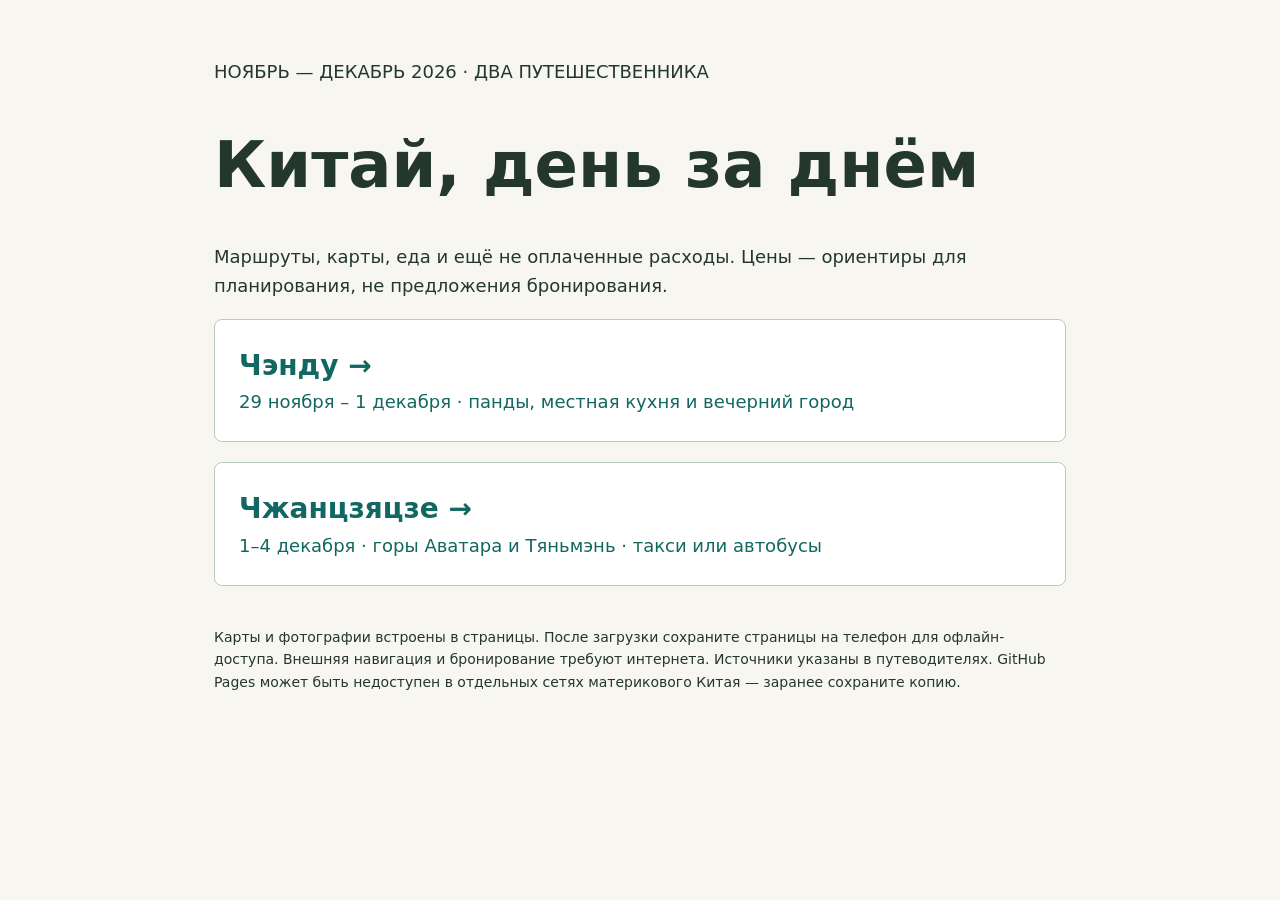
==== index.html @ 84a9a34a "Add Zhangjiajie routes, maps and transport budgets" ====
<!doctype html><html lang="ru"><meta charset="utf-8"><meta name="viewport" content="width=device-width,initial-scale=1"><title>Китай · путеводитель 2026</title><style>*{box-sizing:border-box}body{margin:0;background:#f7f6f1;color:#23372e;font:18px/1.6 system-ui}main{max-width:900px;margin:auto;padding:40px 24px}h1{font-size:clamp(34px,7vw,64px);line-height:1.1}a{color:#116762}.cards{display:grid;gap:20px}.card{display:block;padding:24px;background:white;border:1px solid #bacabb;border-radius:8px;text-decoration:none}.card strong{font-size:28px}small{color:#526559}footer{margin-top:40px;font-size:14px}</style><main><p>НОЯБРЬ — ДЕКАБРЬ 2026 · ДВА ПУТЕШЕСТВЕННИКА</p><h1>Китай, день за днём</h1><p>Маршруты, карты, еда и ещё не оплаченные расходы. Цены — ориентиры для планирования, не предложения бронирования.</p><div class="cards"><a class="card" href="chengdu-2026/chengdu-guide.html"><strong>Чэнду →</strong><br>29 ноября – 1 декабря · панды, местная кухня и вечерний город</a><a class="card" href="zhangjiajie-2026/zhangjiajie-guide.html"><strong>Чжанцзяцзе →</strong><br>1–4 декабря · горы Аватара и Тяньмэнь · такси или автобусы</a></div><footer>Карты и фотографии встроены в страницы. После загрузки сохраните страницы на телефон для офлайн-доступа. Внешняя навигация и бронирование требуют интернета. Источники указаны в путеводителях. GitHub Pages может быть недоступен в отдельных сетях материкового Китая — заранее сохраните копию.</footer></main></html>
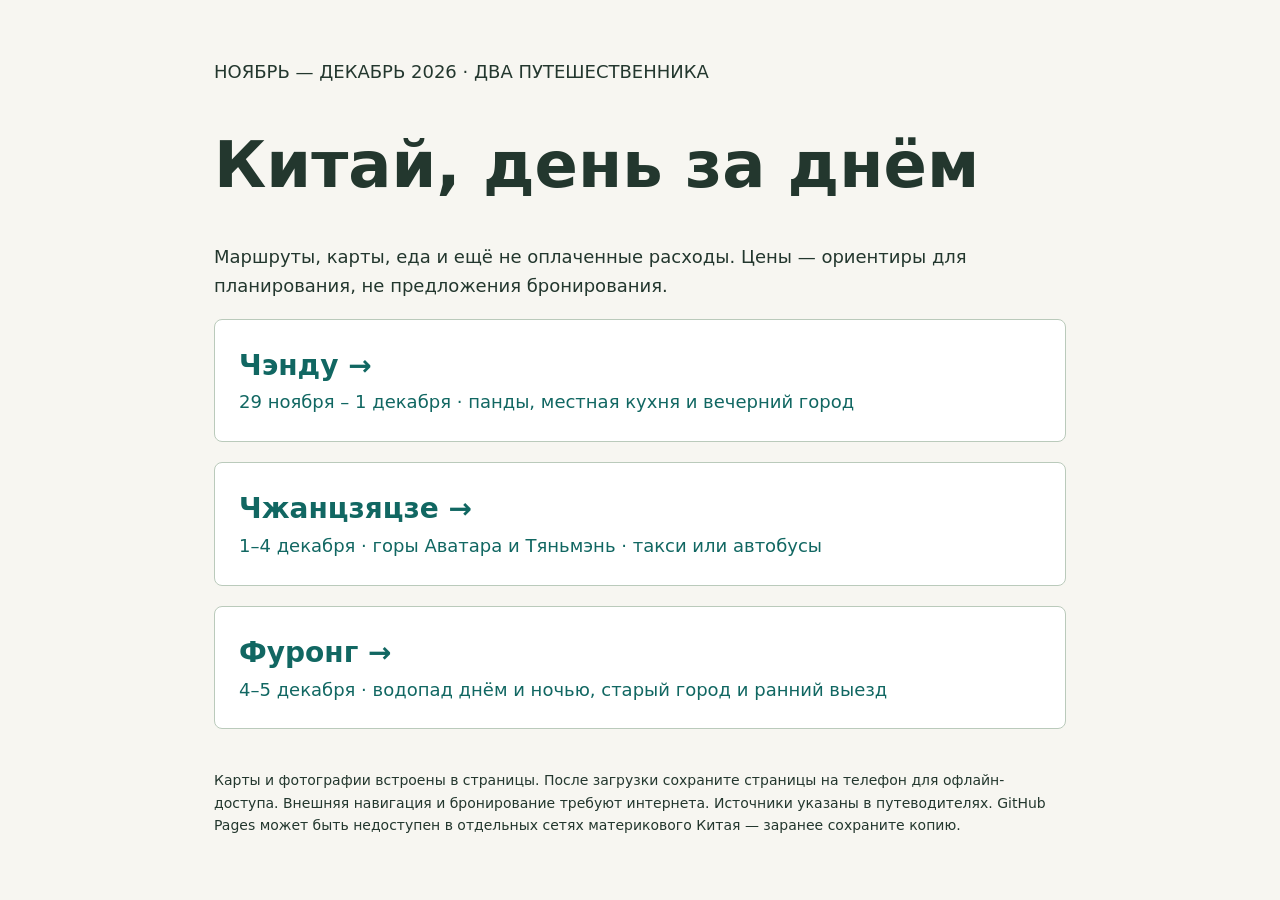
==== commit f95b1838: "Add Furong overnight itinerary with maps and unpaid budget" ====
--- a/index.html
+++ b/index.html
@@ -1 +1 @@
-<!doctype html><html lang="ru"><meta charset="utf-8"><meta name="viewport" content="width=device-width,initial-scale=1"><title>Китай · путеводитель 2026</title><style>*{box-sizing:border-box}body{margin:0;background:#f7f6f1;color:#23372e;font:18px/1.6 system-ui}main{max-width:900px;margin:auto;padding:40px 24px}h1{font-size:clamp(34px,7vw,64px);line-height:1.1}a{color:#116762}.cards{display:grid;gap:20px}.card{display:block;padding:24px;background:white;border:1px solid #bacabb;border-radius:8px;text-decoration:none}.card strong{font-size:28px}small{color:#526559}footer{margin-top:40px;font-size:14px}</style><main><p>НОЯБРЬ — ДЕКАБРЬ 2026 · ДВА ПУТЕШЕСТВЕННИКА</p><h1>Китай, день за днём</h1><p>Маршруты, карты, еда и ещё не оплаченные расходы. Цены — ориентиры для планирования, не предложения бронирования.</p><div class="cards"><a class="card" href="chengdu-2026/chengdu-guide.html"><strong>Чэнду →</strong><br>29 ноября – 1 декабря · панды, местная кухня и вечерний город</a><a class="card" href="zhangjiajie-2026/zhangjiajie-guide.html"><strong>Чжанцзяцзе →</strong><br>1–4 декабря · горы Аватара и Тяньмэнь · такси или автобусы</a></div><footer>Карты и фотографии встроены в страницы. После загрузки сохраните страницы на телефон для офлайн-доступа. Внешняя навигация и бронирование требуют интернета. Источники указаны в путеводителях. GitHub Pages может быть недоступен в отдельных сетях материкового Китая — заранее сохраните копию.</footer></main></html>+<!doctype html><html lang="ru"><meta charset="utf-8"><meta name="viewport" content="width=device-width,initial-scale=1"><title>Китай · путеводитель 2026</title><style>*{box-sizing:border-box}body{margin:0;background:#f7f6f1;color:#23372e;font:18px/1.6 system-ui}main{max-width:900px;margin:auto;padding:40px 24px}h1{font-size:clamp(34px,7vw,64px);line-height:1.1}a{color:#116762}.cards{display:grid;gap:20px}.card{display:block;padding:24px;background:white;border:1px solid #bacabb;border-radius:8px;text-decoration:none}.card strong{font-size:28px}small{color:#526559}footer{margin-top:40px;font-size:14px}</style><main><p>НОЯБРЬ — ДЕКАБРЬ 2026 · ДВА ПУТЕШЕСТВЕННИКА</p><h1>Китай, день за днём</h1><p>Маршруты, карты, еда и ещё не оплаченные расходы. Цены — ориентиры для планирования, не предложения бронирования.</p><div class="cards"><a class="card" href="chengdu-2026/chengdu-guide.html"><strong>Чэнду →</strong><br>29 ноября – 1 декабря · панды, местная кухня и вечерний город</a><a class="card" href="zhangjiajie-2026/zhangjiajie-guide.html"><strong>Чжанцзяцзе →</strong><br>1–4 декабря · горы Аватара и Тяньмэнь · такси или автобусы</a><a class="card" href="furong-2026/furong-guide.html"><strong>Фуронг →</strong><br>4–5 декабря · водопад днём и ночью, старый город и ранний выезд</a></div><footer>Карты и фотографии встроены в страницы. После загрузки сохраните страницы на телефон для офлайн-доступа. Внешняя навигация и бронирование требуют интернета. Источники указаны в путеводителях. GitHub Pages может быть недоступен в отдельных сетях материкового Китая — заранее сохраните копию.</footer></main></html>
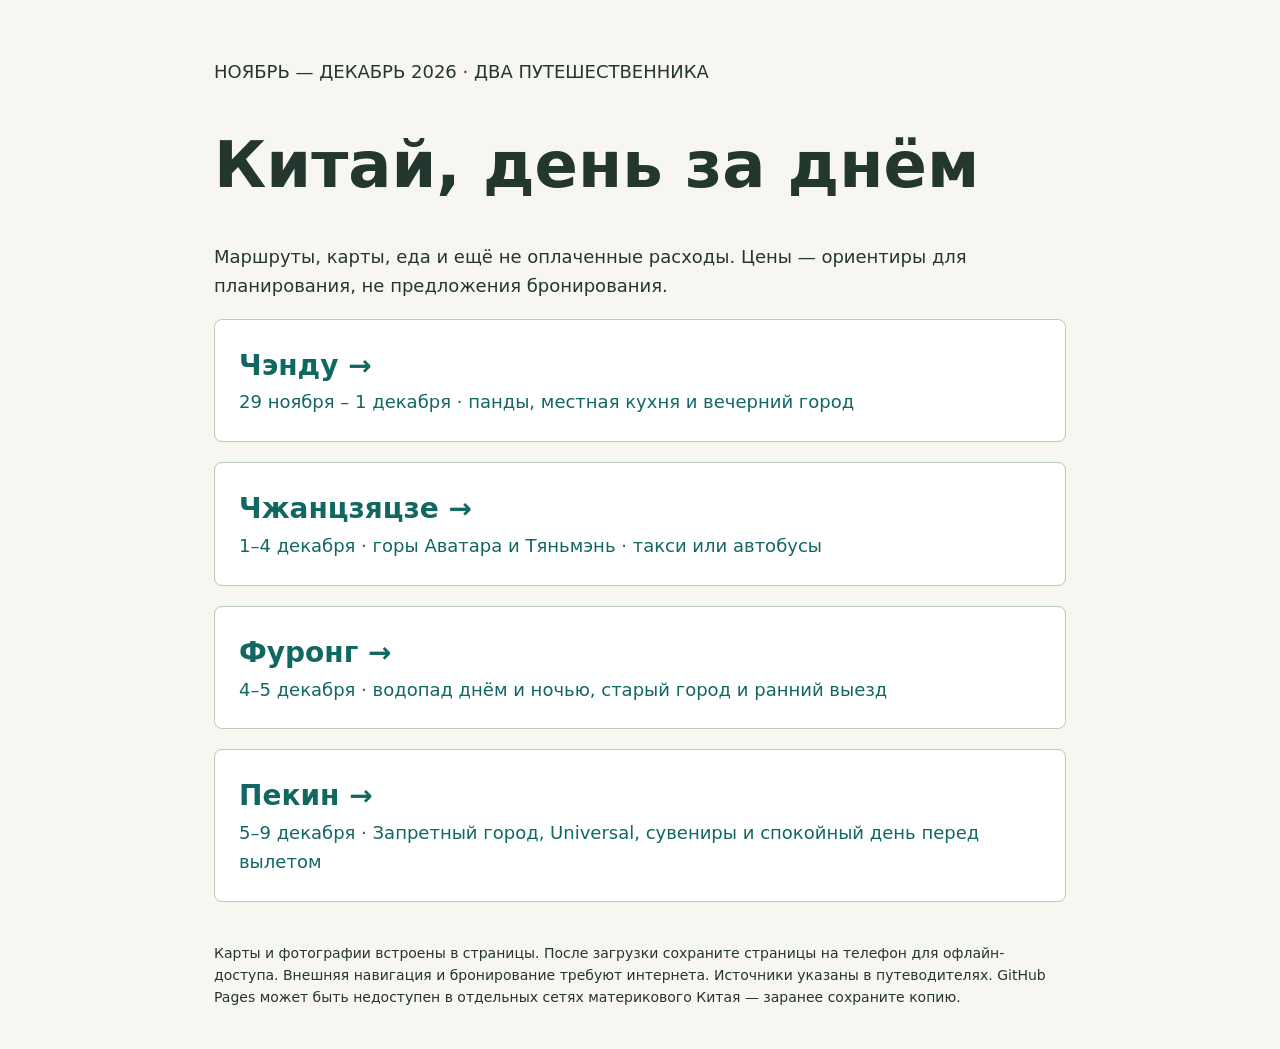
==== commit 586a8870: "Add Beijing guide with relaxed final day, maps and unpaid budget" ====
--- a/index.html
+++ b/index.html
@@ -1 +1 @@
-<!doctype html><html lang="ru"><meta charset="utf-8"><meta name="viewport" content="width=device-width,initial-scale=1"><title>Китай · путеводитель 2026</title><style>*{box-sizing:border-box}body{margin:0;background:#f7f6f1;color:#23372e;font:18px/1.6 system-ui}main{max-width:900px;margin:auto;padding:40px 24px}h1{font-size:clamp(34px,7vw,64px);line-height:1.1}a{color:#116762}.cards{display:grid;gap:20px}.card{display:block;padding:24px;background:white;border:1px solid #bacabb;border-radius:8px;text-decoration:none}.card strong{font-size:28px}small{color:#526559}footer{margin-top:40px;font-size:14px}</style><main><p>НОЯБРЬ — ДЕКАБРЬ 2026 · ДВА ПУТЕШЕСТВЕННИКА</p><h1>Китай, день за днём</h1><p>Маршруты, карты, еда и ещё не оплаченные расходы. Цены — ориентиры для планирования, не предложения бронирования.</p><div class="cards"><a class="card" href="chengdu-2026/chengdu-guide.html"><strong>Чэнду →</strong><br>29 ноября – 1 декабря · панды, местная кухня и вечерний город</a><a class="card" href="zhangjiajie-2026/zhangjiajie-guide.html"><strong>Чжанцзяцзе →</strong><br>1–4 декабря · горы Аватара и Тяньмэнь · такси или автобусы</a><a class="card" href="furong-2026/furong-guide.html"><strong>Фуронг →</strong><br>4–5 декабря · водопад днём и ночью, старый город и ранний выезд</a></div><footer>Карты и фотографии встроены в страницы. После загрузки сохраните страницы на телефон для офлайн-доступа. Внешняя навигация и бронирование требуют интернета. Источники указаны в путеводителях. GitHub Pages может быть недоступен в отдельных сетях материкового Китая — заранее сохраните копию.</footer></main></html>+<!doctype html><html lang="ru"><meta charset="utf-8"><meta name="viewport" content="width=device-width,initial-scale=1"><title>Китай · путеводитель 2026</title><style>*{box-sizing:border-box}body{margin:0;background:#f7f6f1;color:#23372e;font:18px/1.6 system-ui}main{max-width:900px;margin:auto;padding:40px 24px}h1{font-size:clamp(34px,7vw,64px);line-height:1.1}a{color:#116762}.cards{display:grid;gap:20px}.card{display:block;padding:24px;background:white;border:1px solid #bacabb;border-radius:8px;text-decoration:none}.card strong{font-size:28px}small{color:#526559}footer{margin-top:40px;font-size:14px}</style><main><p>НОЯБРЬ — ДЕКАБРЬ 2026 · ДВА ПУТЕШЕСТВЕННИКА</p><h1>Китай, день за днём</h1><p>Маршруты, карты, еда и ещё не оплаченные расходы. Цены — ориентиры для планирования, не предложения бронирования.</p><div class="cards"><a class="card" href="chengdu-2026/chengdu-guide.html"><strong>Чэнду →</strong><br>29 ноября – 1 декабря · панды, местная кухня и вечерний город</a><a class="card" href="zhangjiajie-2026/zhangjiajie-guide.html"><strong>Чжанцзяцзе →</strong><br>1–4 декабря · горы Аватара и Тяньмэнь · такси или автобусы</a><a class="card" href="furong-2026/furong-guide.html"><strong>Фуронг →</strong><br>4–5 декабря · водопад днём и ночью, старый город и ранний выезд</a><a class="card" href="beijing-2026/beijing-guide.html"><strong>Пекин →</strong><br>5–9 декабря · Запретный город, Universal, сувениры и спокойный день перед вылетом</a></div><footer>Карты и фотографии встроены в страницы. После загрузки сохраните страницы на телефон для офлайн-доступа. Внешняя навигация и бронирование требуют интернета. Источники указаны в путеводителях. GitHub Pages может быть недоступен в отдельных сетях материкового Китая — заранее сохраните копию.</footer></main></html>
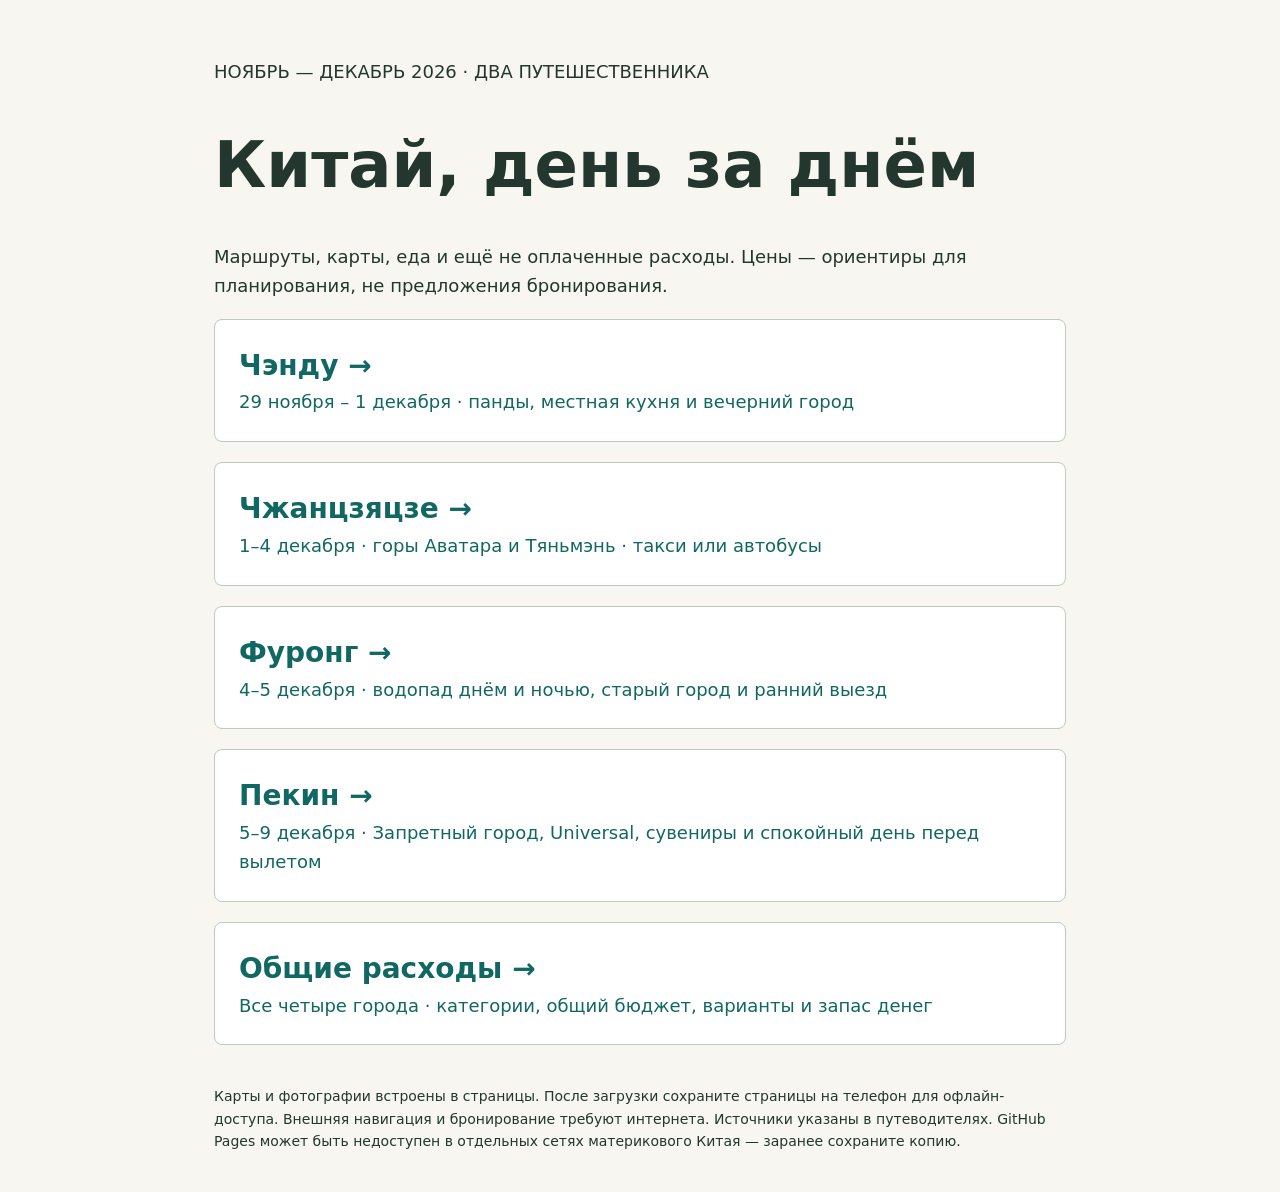
==== commit ef408234: "Add cross-city unpaid expense summary and scenario calculator" ====
--- a/index.html
+++ b/index.html
@@ -1 +1 @@
-<!doctype html><html lang="ru"><meta charset="utf-8"><meta name="viewport" content="width=device-width,initial-scale=1"><title>Китай · путеводитель 2026</title><style>*{box-sizing:border-box}body{margin:0;background:#f7f6f1;color:#23372e;font:18px/1.6 system-ui}main{max-width:900px;margin:auto;padding:40px 24px}h1{font-size:clamp(34px,7vw,64px);line-height:1.1}a{color:#116762}.cards{display:grid;gap:20px}.card{display:block;padding:24px;background:white;border:1px solid #bacabb;border-radius:8px;text-decoration:none}.card strong{font-size:28px}small{color:#526559}footer{margin-top:40px;font-size:14px}</style><main><p>НОЯБРЬ — ДЕКАБРЬ 2026 · ДВА ПУТЕШЕСТВЕННИКА</p><h1>Китай, день за днём</h1><p>Маршруты, карты, еда и ещё не оплаченные расходы. Цены — ориентиры для планирования, не предложения бронирования.</p><div class="cards"><a class="card" href="chengdu-2026/chengdu-guide.html"><strong>Чэнду →</strong><br>29 ноября – 1 декабря · панды, местная кухня и вечерний город</a><a class="card" href="zhangjiajie-2026/zhangjiajie-guide.html"><strong>Чжанцзяцзе →</strong><br>1–4 декабря · горы Аватара и Тяньмэнь · такси или автобусы</a><a class="card" href="furong-2026/furong-guide.html"><strong>Фуронг →</strong><br>4–5 декабря · водопад днём и ночью, старый город и ранний выезд</a><a class="card" href="beijing-2026/beijing-guide.html"><strong>Пекин →</strong><br>5–9 декабря · Запретный город, Universal, сувениры и спокойный день перед вылетом</a></div><footer>Карты и фотографии встроены в страницы. После загрузки сохраните страницы на телефон для офлайн-доступа. Внешняя навигация и бронирование требуют интернета. Источники указаны в путеводителях. GitHub Pages может быть недоступен в отдельных сетях материкового Китая — заранее сохраните копию.</footer></main></html>+<!doctype html><html lang="ru"><meta charset="utf-8"><meta name="viewport" content="width=device-width,initial-scale=1"><title>Китай · путеводитель 2026</title><style>*{box-sizing:border-box}body{margin:0;background:#f7f6f1;color:#23372e;font:18px/1.6 system-ui}main{max-width:900px;margin:auto;padding:40px 24px}h1{font-size:clamp(34px,7vw,64px);line-height:1.1}a{color:#116762}.cards{display:grid;gap:20px}.card{display:block;padding:24px;background:white;border:1px solid #bacabb;border-radius:8px;text-decoration:none}.card strong{font-size:28px}small{color:#526559}footer{margin-top:40px;font-size:14px}</style><main><p>НОЯБРЬ — ДЕКАБРЬ 2026 · ДВА ПУТЕШЕСТВЕННИКА</p><h1>Китай, день за днём</h1><p>Маршруты, карты, еда и ещё не оплаченные расходы. Цены — ориентиры для планирования, не предложения бронирования.</p><div class="cards"><a class="card" href="chengdu-2026/chengdu-guide.html"><strong>Чэнду →</strong><br>29 ноября – 1 декабря · панды, местная кухня и вечерний город</a><a class="card" href="zhangjiajie-2026/zhangjiajie-guide.html"><strong>Чжанцзяцзе →</strong><br>1–4 декабря · горы Аватара и Тяньмэнь · такси или автобусы</a><a class="card" href="furong-2026/furong-guide.html"><strong>Фуронг →</strong><br>4–5 декабря · водопад днём и ночью, старый город и ранний выезд</a><a class="card" href="beijing-2026/beijing-guide.html"><strong>Пекин →</strong><br>5–9 декабря · Запретный город, Universal, сувениры и спокойный день перед вылетом</a><a class="card" href="expenses-2026/expenses-guide.html"><strong>Общие расходы →</strong><br>Все четыре города · категории, общий бюджет, варианты и запас денег</a></div><footer>Карты и фотографии встроены в страницы. После загрузки сохраните страницы на телефон для офлайн-доступа. Внешняя навигация и бронирование требуют интернета. Источники указаны в путеводителях. GitHub Pages может быть недоступен в отдельных сетях материкового Китая — заранее сохраните копию.</footer></main></html>
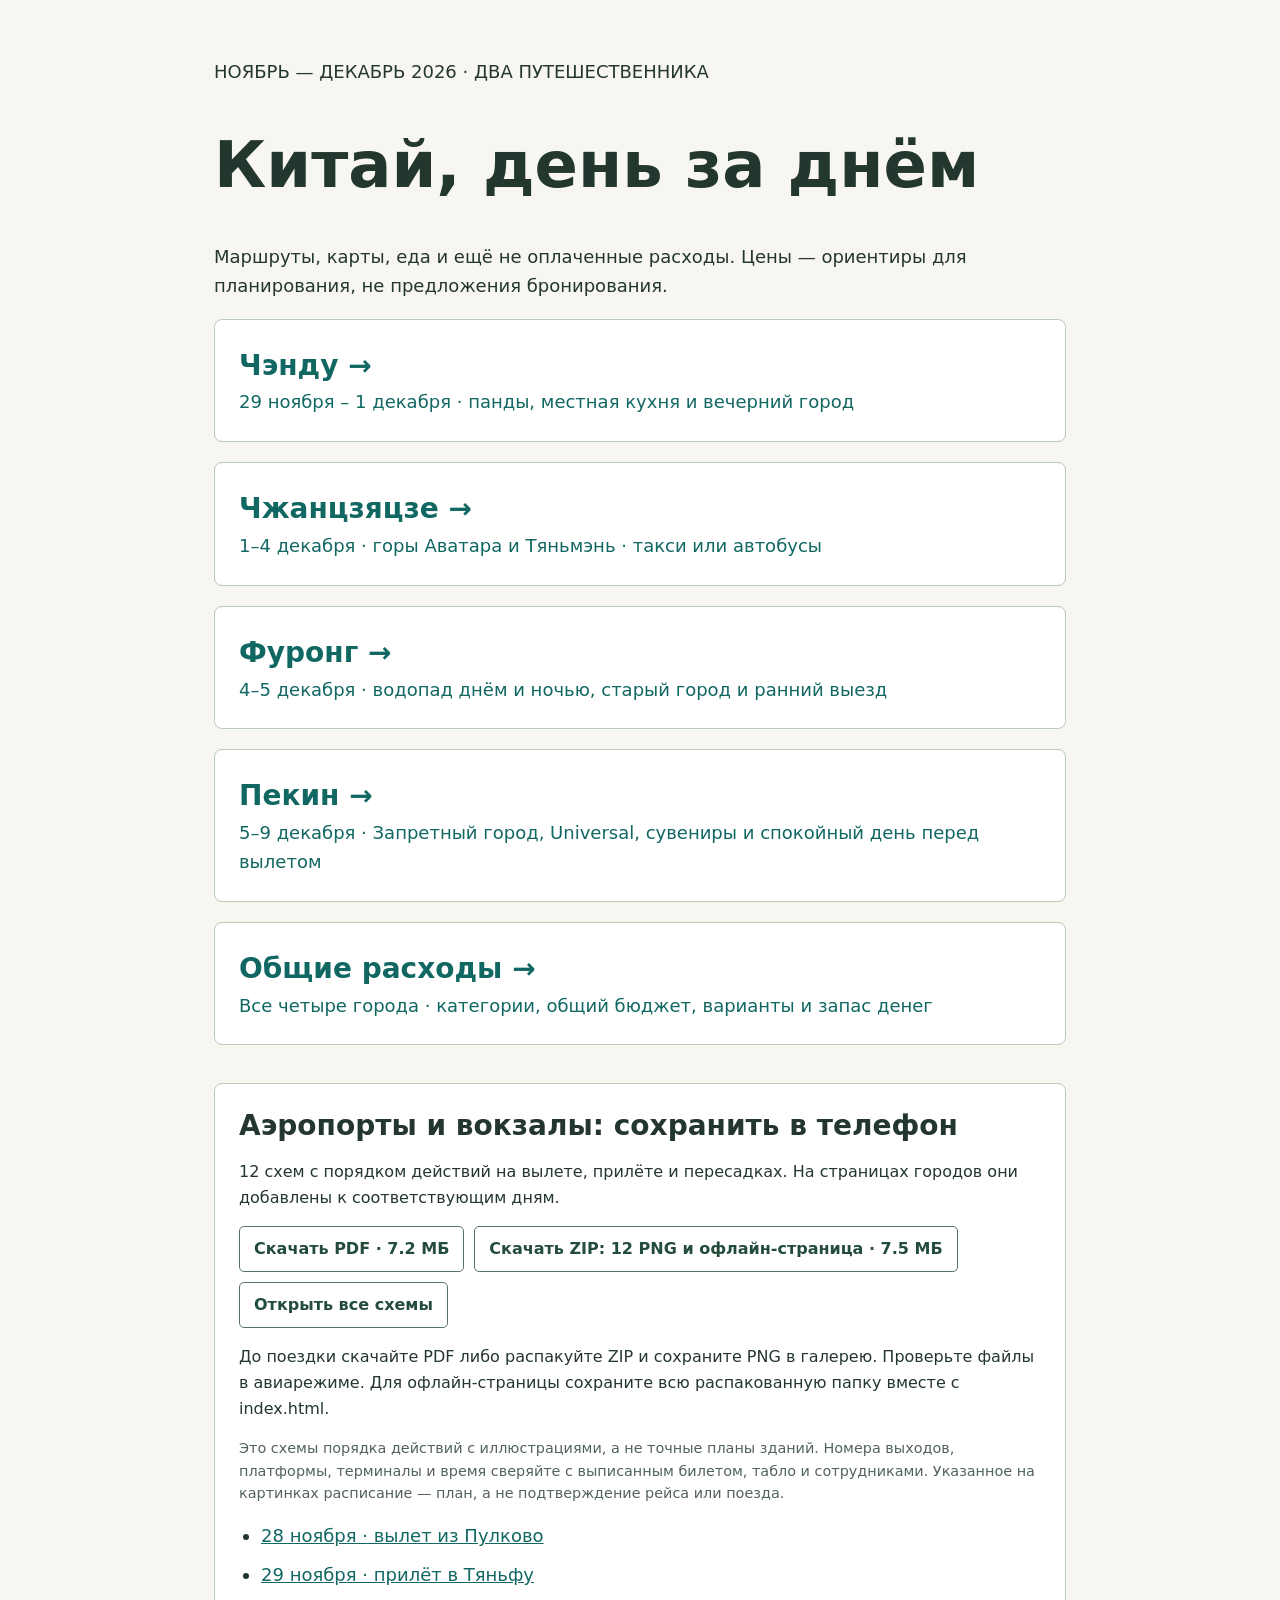
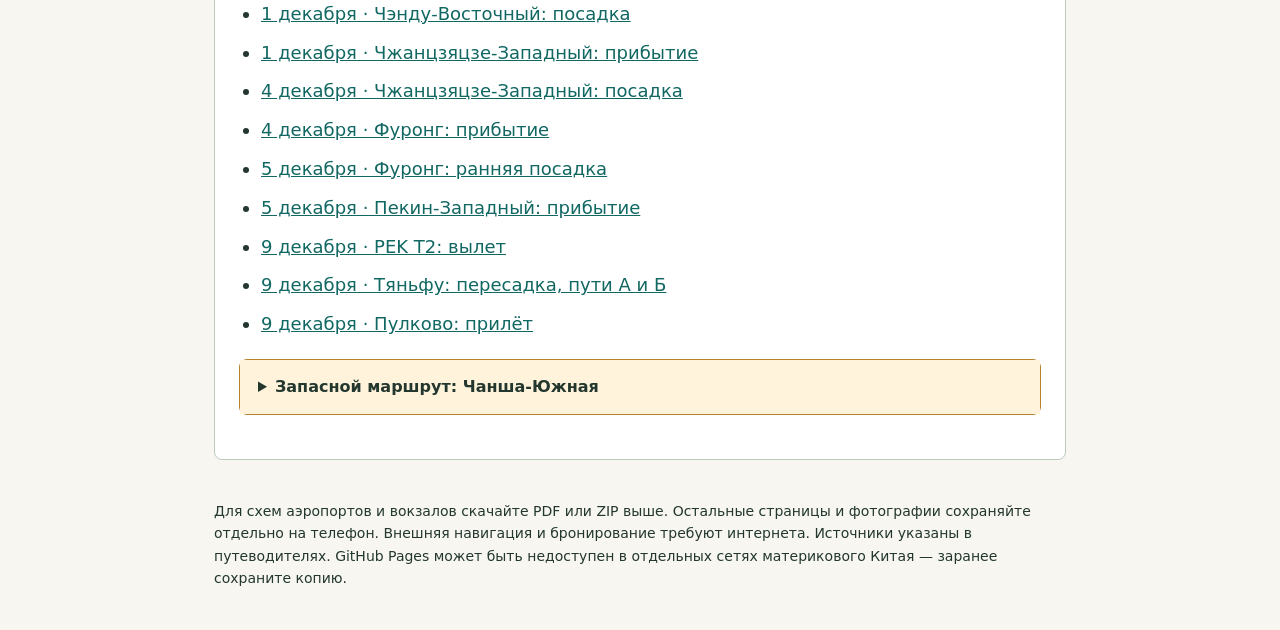
==== commit c4c7b46e: "Add airport and railway maps with offline downloads" ====
--- a/index.html
+++ b/index.html
@@ -1 +1 @@
-<!doctype html><html lang="ru"><meta charset="utf-8"><meta name="viewport" content="width=device-width,initial-scale=1"><title>Китай · путеводитель 2026</title><style>*{box-sizing:border-box}body{margin:0;background:#f7f6f1;color:#23372e;font:18px/1.6 system-ui}main{max-width:900px;margin:auto;padding:40px 24px}h1{font-size:clamp(34px,7vw,64px);line-height:1.1}a{color:#116762}.cards{display:grid;gap:20px}.card{display:block;padding:24px;background:white;border:1px solid #bacabb;border-radius:8px;text-decoration:none}.card strong{font-size:28px}small{color:#526559}footer{margin-top:40px;font-size:14px}</style><main><p>НОЯБРЬ — ДЕКАБРЬ 2026 · ДВА ПУТЕШЕСТВЕННИКА</p><h1>Китай, день за днём</h1><p>Маршруты, карты, еда и ещё не оплаченные расходы. Цены — ориентиры для планирования, не предложения бронирования.</p><div class="cards"><a class="card" href="chengdu-2026/chengdu-guide.html"><strong>Чэнду →</strong><br>29 ноября – 1 декабря · панды, местная кухня и вечерний город</a><a class="card" href="zhangjiajie-2026/zhangjiajie-guide.html"><strong>Чжанцзяцзе →</strong><br>1–4 декабря · горы Аватара и Тяньмэнь · такси или автобусы</a><a class="card" href="furong-2026/furong-guide.html"><strong>Фуронг →</strong><br>4–5 декабря · водопад днём и ночью, старый город и ранний выезд</a><a class="card" href="beijing-2026/beijing-guide.html"><strong>Пекин →</strong><br>5–9 декабря · Запретный город, Universal, сувениры и спокойный день перед вылетом</a><a class="card" href="expenses-2026/expenses-guide.html"><strong>Общие расходы →</strong><br>Все четыре города · категории, общий бюджет, варианты и запас денег</a></div><footer>Карты и фотографии встроены в страницы. После загрузки сохраните страницы на телефон для офлайн-доступа. Внешняя навигация и бронирование требуют интернета. Источники указаны в путеводителях. GitHub Pages может быть недоступен в отдельных сетях материкового Китая — заранее сохраните копию.</footer></main></html>+<!doctype html><html lang="ru"><meta charset="utf-8"><meta name="viewport" content="width=device-width,initial-scale=1"><title>Китай · путеводитель 2026</title><link rel="stylesheet" href="assets/transport-2026/trip-transport.css"><script src="assets/transport-2026/trip-transport.js" defer></script><style>*{box-sizing:border-box}body{margin:0;background:#f7f6f1;color:#23372e;font:18px/1.6 system-ui}main{max-width:900px;margin:auto;padding:40px 24px}h1{font-size:clamp(34px,7vw,64px);line-height:1.1}a{color:#116762}.cards{display:grid;gap:20px}.card{display:block;padding:24px;background:white;border:1px solid #bacabb;border-radius:8px;text-decoration:none}.card strong{font-size:28px}small{color:#526559}footer{margin-top:40px;font-size:14px}</style><main><p>НОЯБРЬ — ДЕКАБРЬ 2026 · ДВА ПУТЕШЕСТВЕННИКА</p><h1>Китай, день за днём</h1><p>Маршруты, карты, еда и ещё не оплаченные расходы. Цены — ориентиры для планирования, не предложения бронирования.</p><div class="cards"><a class="card" href="chengdu-2026/chengdu-guide.html"><strong>Чэнду →</strong><br>29 ноября – 1 декабря · панды, местная кухня и вечерний город</a><a class="card" href="zhangjiajie-2026/zhangjiajie-guide.html"><strong>Чжанцзяцзе →</strong><br>1–4 декабря · горы Аватара и Тяньмэнь · такси или автобусы</a><a class="card" href="furong-2026/furong-guide.html"><strong>Фуронг →</strong><br>4–5 декабря · водопад днём и ночью, старый город и ранний выезд</a><a class="card" href="beijing-2026/beijing-guide.html"><strong>Пекин →</strong><br>5–9 декабря · Запретный город, Universal, сувениры и спокойный день перед вылетом</a><a class="card" href="expenses-2026/expenses-guide.html"><strong>Общие расходы →</strong><br>Все четыре города · категории, общий бюджет, варианты и запас денег</a></div><section id="offline-maps" class="trip-offline"><h2>Аэропорты и вокзалы: сохранить в телефон</h2><p>12 схем с порядком действий на вылете, прилёте и пересадках. На страницах городов они добавлены к соответствующим дням.</p><div class="trip-actions"><a href="assets/transport-2026/china-airports-railway-guide.pdf" download>Скачать PDF · 7.2 МБ</a><a href="assets/transport-2026/china-offline-maps.zip" download>Скачать ZIP: 12 PNG и офлайн-страница · 7.5 МБ</a><a href="assets/transport-2026/index.html">Открыть все схемы</a></div><p>До поездки скачайте PDF либо распакуйте ZIP и сохраните PNG в галерею. Проверьте файлы в авиарежиме. Для офлайн-страницы сохраните всю распакованную папку вместе с index.html.</p><p class="trip-note">Это схемы порядка действий с иллюстрациями, а не точные планы зданий. Номера выходов, платформы, терминалы и время сверяйте с выписанным билетом, табло и сотрудниками. Указанное на картинках расписание — план, а не подтверждение рейса или поезда.</p><ul class="trip-map-days"><li><a href="assets/transport-2026/index.html#led-departure">28 ноября · вылет из Пулково</a></li><li><a href="chengdu-2026/chengdu-guide.html#tfu-arrival">29 ноября · прилёт в Тяньфу</a></li><li><a href="chengdu-2026/chengdu-guide.html#chengdu-east-departure">1 декабря · Чэнду-Восточный: посадка</a></li><li><a href="zhangjiajie-2026/zhangjiajie-guide.html?day=1#zhangjiajie-west-arrival">1 декабря · Чжанцзяцзе-Западный: прибытие</a></li><li><a href="zhangjiajie-2026/zhangjiajie-guide.html?day=4#zhangjiajie-west-departure">4 декабря · Чжанцзяцзе-Западный: посадка</a></li><li><a href="furong-2026/furong-guide.html?day=1#furong-arrival">4 декабря · Фуронг: прибытие</a></li><li><a href="furong-2026/furong-guide.html?day=2#furong-departure">5 декабря · Фуронг: ранняя посадка</a></li><li><a href="beijing-2026/beijing-guide.html?day=1#beijing-west-arrival">5 декабря · Пекин-Западный: прибытие</a></li><li><a href="beijing-2026/beijing-guide.html?day=5#pek-t2-departure">9 декабря · PEK T2: вылет</a></li><li><a href="beijing-2026/beijing-guide.html?day=5#tfu-transit">9 декабря · Тяньфу: пересадка, пути А и Б</a></li><li><a href="beijing-2026/beijing-guide.html?day=5#led-arrival">9 декабря · Пулково: прилёт</a></li></ul><details class="trip-transport trip-backup"><summary>Запасной маршрут: Чанша-Южная</summary><div class="trip-transport-body"><p>В основном плане прямой поезд во Пекин. <a href="furong-2026/furong-guide.html?day=2#changsha-south-backup">Открыть схему только для варианта с пересадкой</a>.</p></div></details></section><footer>Для схем аэропортов и вокзалов скачайте PDF или ZIP выше. Остальные страницы и фотографии сохраняйте отдельно на телефон. Внешняя навигация и бронирование требуют интернета. Источники указаны в путеводителях. GitHub Pages может быть недоступен в отдельных сетях материкового Китая — заранее сохраните копию.</footer></main></html>
--- a/assets/transport-2026/trip-transport.css
+++ b/assets/transport-2026/trip-transport.css
@@ -0,0 +1,20 @@
+/* Airport and railway action cards, added without changing the itinerary. */
+.trip-transport,.trip-offline{box-sizing:border-box;max-width:100%;min-width:0;scroll-margin-top:24px}
+.trip-transport{margin:20px 0;padding:0;border:1px solid #bacabb;border-radius:8px;background:#fff;color:#23372e}
+.trip-transport>summary{padding:15px 18px;font:600 1rem/1.5 system-ui,sans-serif;cursor:pointer;min-height:48px;overflow-wrap:anywhere}
+.trip-transport[open]>summary{border-bottom:1px solid #dce3df}
+.trip-transport-body{padding:16px;min-width:0}
+.trip-transport p,.trip-offline p{font-size:1rem;line-height:1.6}
+.trip-transport .trip-note,.trip-offline .trip-note{font-size:.9rem;line-height:1.55;color:#526359}
+.trip-transport .trip-map{margin:18px 0;min-width:0;max-width:100%}
+.trip-transport .trip-image{display:block;width:100%;max-width:460px;margin:auto;border:1px solid #dce3df}
+.trip-transport .trip-image img{display:block;width:100%;max-width:100%;height:auto;max-height:none;object-fit:contain;aspect-ratio:1170/2070;margin:0}
+.trip-transport .trip-map figcaption{padding:10px 0;font:.9rem/1.5 system-ui,sans-serif;color:#526359}
+.trip-actions{display:flex;flex-wrap:wrap;gap:10px;margin:16px 0}
+.trip-actions a{display:inline-flex;align-items:center;justify-content:center;min-height:46px;padding:10px 14px;border:1px solid #567461;border-radius:5px;color:#244c3b;background:#fff;text-decoration:none;font:600 1rem/1.4 system-ui,sans-serif;white-space:normal;overflow-wrap:anywhere;max-width:100%}
+.trip-actions a:hover,.trip-actions a:focus-visible{background:#eef4ef;outline-offset:3px}
+.trip-offline{margin:38px 0;padding:24px;background:#fff;border:1px solid #bacabb;border-radius:8px}
+.trip-offline h2{font-size:1.75rem;line-height:1.25;margin:0 0 16px}
+.trip-map-days{padding-left:22px}.trip-map-days li{margin:10px 0;overflow-wrap:anywhere}
+.trip-backup{border-color:#b6812a}.trip-backup>summary{background:#fff3dc}
+@media(max-width:480px){.trip-offline{padding:18px 14px}.trip-transport-body{padding:12px}.trip-actions a{flex:1 1 160px}.trip-transport>summary{padding:14px 12px}}
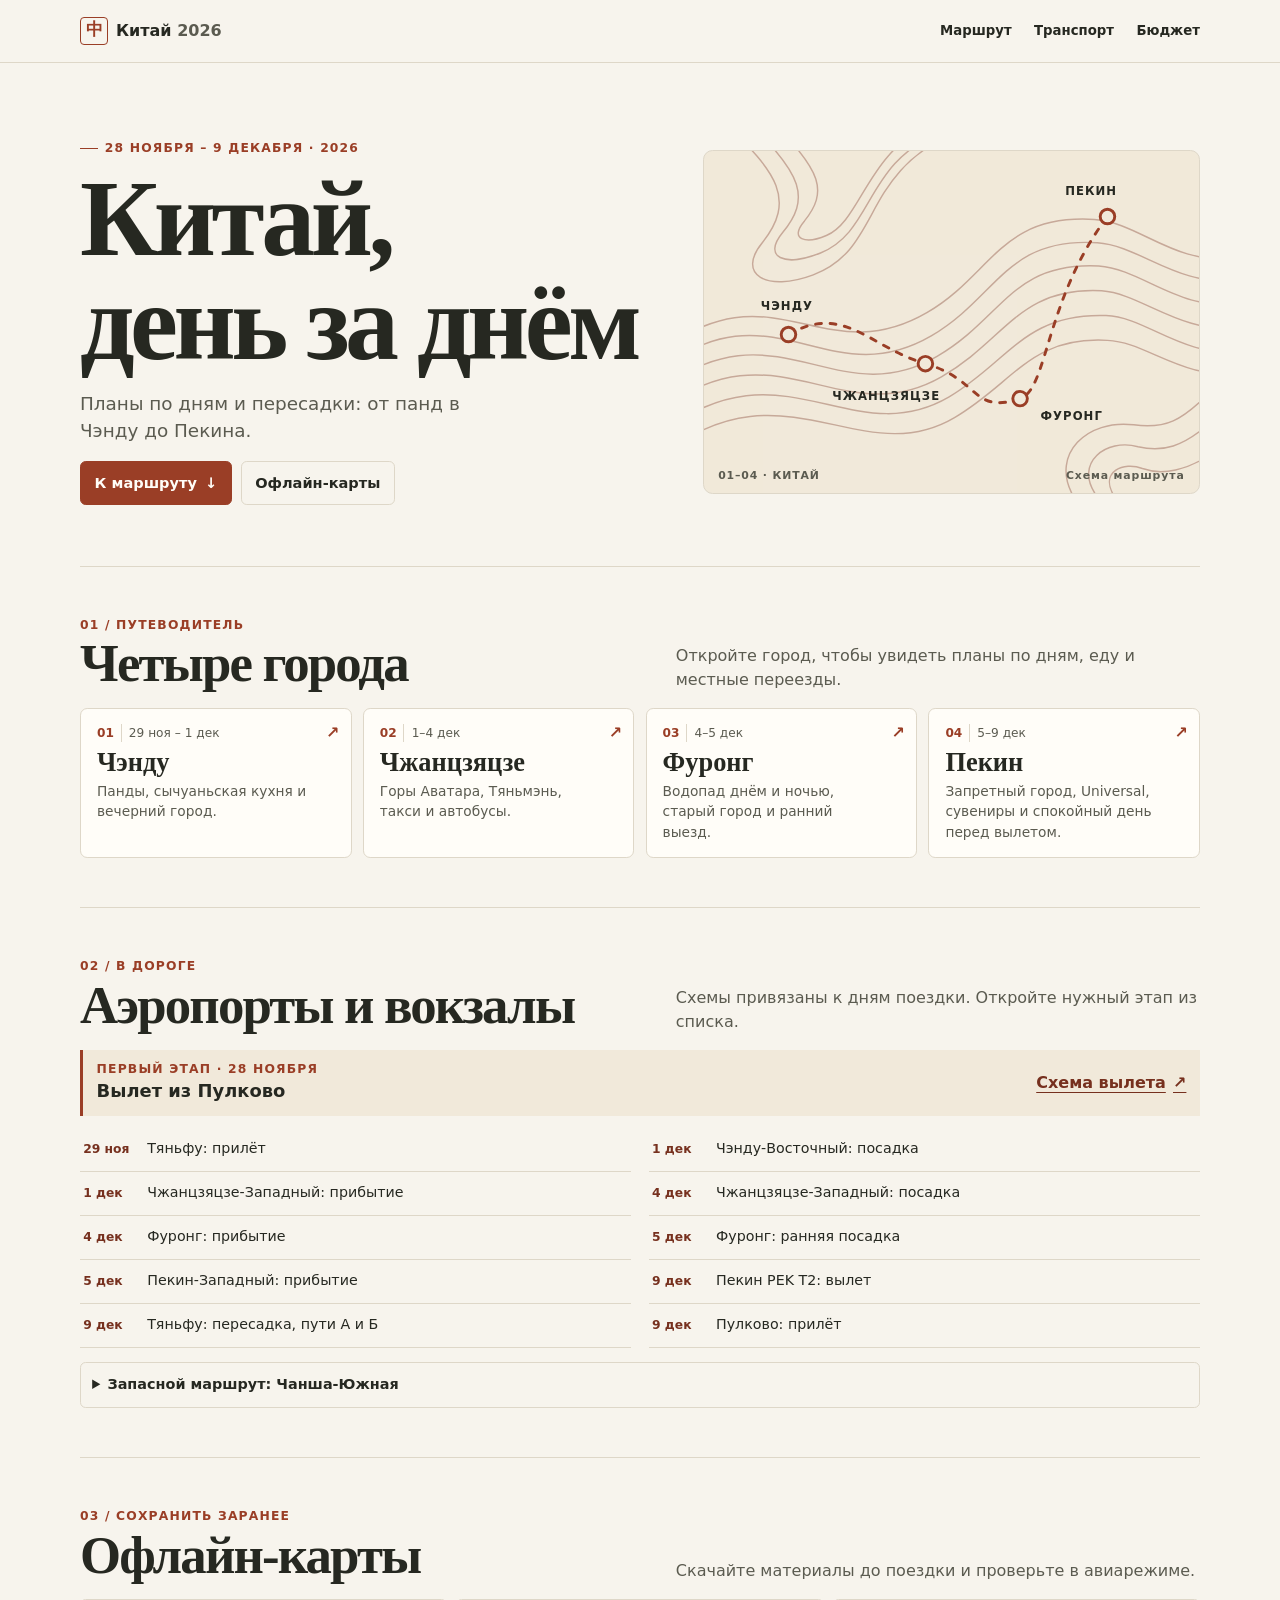
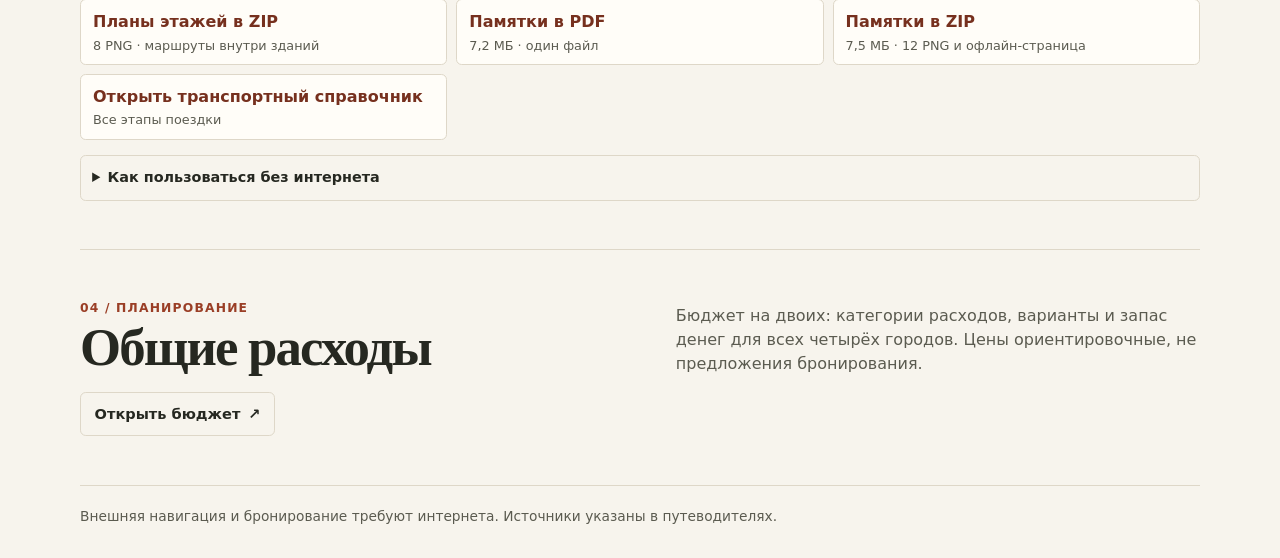
==== commit 4b6caa2d: "Simplify mobile trip navigation and add transport floor plans" ====
--- a/index.html
+++ b/index.html
@@ -1 +1,140 @@
-<!doctype html><html lang="ru"><meta charset="utf-8"><meta name="viewport" content="width=device-width,initial-scale=1"><title>Китай · путеводитель 2026</title><link rel="stylesheet" href="assets/transport-2026/trip-transport.css"><script src="assets/transport-2026/trip-transport.js" defer></script><style>*{box-sizing:border-box}body{margin:0;background:#f7f6f1;color:#23372e;font:18px/1.6 system-ui}main{max-width:900px;margin:auto;padding:40px 24px}h1{font-size:clamp(34px,7vw,64px);line-height:1.1}a{color:#116762}.cards{display:grid;gap:20px}.card{display:block;padding:24px;background:white;border:1px solid #bacabb;border-radius:8px;text-decoration:none}.card strong{font-size:28px}small{color:#526559}footer{margin-top:40px;font-size:14px}</style><main><p>НОЯБРЬ — ДЕКАБРЬ 2026 · ДВА ПУТЕШЕСТВЕННИКА</p><h1>Китай, день за днём</h1><p>Маршруты, карты, еда и ещё не оплаченные расходы. Цены — ориентиры для планирования, не предложения бронирования.</p><div class="cards"><a class="card" href="chengdu-2026/chengdu-guide.html"><strong>Чэнду →</strong><br>29 ноября – 1 декабря · панды, местная кухня и вечерний город</a><a class="card" href="zhangjiajie-2026/zhangjiajie-guide.html"><strong>Чжанцзяцзе →</strong><br>1–4 декабря · горы Аватара и Тяньмэнь · такси или автобусы</a><a class="card" href="furong-2026/furong-guide.html"><strong>Фуронг →</strong><br>4–5 декабря · водопад днём и ночью, старый город и ранний выезд</a><a class="card" href="beijing-2026/beijing-guide.html"><strong>Пекин →</strong><br>5–9 декабря · Запретный город, Universal, сувениры и спокойный день перед вылетом</a><a class="card" href="expenses-2026/expenses-guide.html"><strong>Общие расходы →</strong><br>Все четыре города · категории, общий бюджет, варианты и запас денег</a></div><section id="offline-maps" class="trip-offline"><h2>Аэропорты и вокзалы: сохранить в телефон</h2><p>12 схем с порядком действий на вылете, прилёте и пересадках. На страницах городов они добавлены к соответствующим дням.</p><div class="trip-actions"><a href="assets/transport-2026/china-airports-railway-guide.pdf" download>Скачать PDF · 7.2 МБ</a><a href="assets/transport-2026/china-offline-maps.zip" download>Скачать ZIP: 12 PNG и офлайн-страница · 7.5 МБ</a><a href="assets/transport-2026/index.html">Открыть все схемы</a></div><p>До поездки скачайте PDF либо распакуйте ZIP и сохраните PNG в галерею. Проверьте файлы в авиарежиме. Для офлайн-страницы сохраните всю распакованную папку вместе с index.html.</p><p class="trip-note">Это схемы порядка действий с иллюстрациями, а не точные планы зданий. Номера выходов, платформы, терминалы и время сверяйте с выписанным билетом, табло и сотрудниками. Указанное на картинках расписание — план, а не подтверждение рейса или поезда.</p><ul class="trip-map-days"><li><a href="assets/transport-2026/index.html#led-departure">28 ноября · вылет из Пулково</a></li><li><a href="chengdu-2026/chengdu-guide.html#tfu-arrival">29 ноября · прилёт в Тяньфу</a></li><li><a href="chengdu-2026/chengdu-guide.html#chengdu-east-departure">1 декабря · Чэнду-Восточный: посадка</a></li><li><a href="zhangjiajie-2026/zhangjiajie-guide.html?day=1#zhangjiajie-west-arrival">1 декабря · Чжанцзяцзе-Западный: прибытие</a></li><li><a href="zhangjiajie-2026/zhangjiajie-guide.html?day=4#zhangjiajie-west-departure">4 декабря · Чжанцзяцзе-Западный: посадка</a></li><li><a href="furong-2026/furong-guide.html?day=1#furong-arrival">4 декабря · Фуронг: прибытие</a></li><li><a href="furong-2026/furong-guide.html?day=2#furong-departure">5 декабря · Фуронг: ранняя посадка</a></li><li><a href="beijing-2026/beijing-guide.html?day=1#beijing-west-arrival">5 декабря · Пекин-Западный: прибытие</a></li><li><a href="beijing-2026/beijing-guide.html?day=5#pek-t2-departure">9 декабря · PEK T2: вылет</a></li><li><a href="beijing-2026/beijing-guide.html?day=5#tfu-transit">9 декабря · Тяньфу: пересадка, пути А и Б</a></li><li><a href="beijing-2026/beijing-guide.html?day=5#led-arrival">9 декабря · Пулково: прилёт</a></li></ul><details class="trip-transport trip-backup"><summary>Запасной маршрут: Чанша-Южная</summary><div class="trip-transport-body"><p>В основном плане прямой поезд во Пекин. <a href="furong-2026/furong-guide.html?day=2#changsha-south-backup">Открыть схему только для варианта с пересадкой</a>.</p></div></details></section><footer>Для схем аэропортов и вокзалов скачайте PDF или ZIP выше. Остальные страницы и фотографии сохраняйте отдельно на телефон. Внешняя навигация и бронирование требуют интернета. Источники указаны в путеводителях. GitHub Pages может быть недоступен в отдельных сетях материкового Китая — заранее сохраните копию.</footer></main></html>+<!doctype html>
+<html lang="ru">
+<head>
+<meta charset="utf-8">
+<meta name="viewport" content="width=device-width, initial-scale=1">
+<meta name="color-scheme" content="light">
+<meta name="theme-color" content="#f7f4ed">
+<meta name="description" content="Путеводитель по Китаю на 28 ноября – 9 декабря 2026 года: Чэнду, Чжанцзяцзе, Фуронг и Пекин. Маршрут, транспорт и офлайн-схемы.">
+<title>Китай · маршрут на 28 ноября — 9 декабря 2026</title>
+<link rel="stylesheet" href="assets/trip-ui/home.css">
+</head>
+<body class="trip-home">
+<a class="home-skip" href="#route">К основному содержанию</a>
+<header class="home-header">
+  <div class="trip-shell home-header-inner">
+    <a class="trip-brand" href="#top" aria-label="Китай 2026, в начало">
+      <span class="home-brand-mark" aria-hidden="true">中</span>
+      <span>Китай <span class="home-brand-year">2026</span></span>
+    </a>
+    <nav aria-label="Основное меню">
+      <a href="#route">Маршрут</a>
+      <a href="#transport">Транспорт</a>
+      <a href="expenses-2026/expenses-guide.html">Бюджет</a>
+    </nav>
+  </div>
+</header>
+<main id="top" class="trip-shell">
+  <section class="trip-hero" aria-labelledby="home-title">
+    <div class="home-hero-copy">
+      <p class="home-eyebrow"><span aria-hidden="true"></span> 28 ноября – 9 декабря · 2026</p>
+      <h1 id="home-title">Китай,<br>день за днём</h1>
+      <p class="home-lead">Планы по дням и пересадки: от панд в Чэнду до Пекина.</p>
+      <div class="trip-actions">
+        <a class="home-button" href="#route">К маршруту <span aria-hidden="true">↓</span></a>
+        <a class="home-button home-button-quiet" href="#offline-maps">Офлайн-карты</a>
+      </div>
+    </div>
+    <div class="home-hero-art" aria-hidden="true">
+      <svg viewBox="0 0 340 235" focusable="false" aria-hidden="true" xmlns="http://www.w3.org/2000/svg">
+        <g fill="none" stroke="currentColor" stroke-width="1" opacity=".34">
+          <path d="M-40 146c85-74 119 8 193-35 45-26 50-68 115-64 31 2 55 32 96 26M-40 158c85-74 122 12 196-31 46-27 51-68 114-64 30 2 55 31 96 25M-40 172c86-75 128 11 200-31 45-26 51-65 111-62 30 2 56 32 95 25M-40 186c87-75 131 10 203-31 44-25 53-62 110-59 28 2 54 30 94 25M-38 201c88-77 137 8 206-32 41-24 52-58 108-56 28 1 52 29 91 24M-36 215c87-76 142 7 208-32 41-24 52-56 105-53 27 1 50 27 93 23"/>
+          <path d="M13-20c38 35 50 54 27 83-18 22 3 34 35 22 48-18 32-71 99-98M30-20c38 36 43 53 24 76-14 17 1 24 26 14 37-15 30-62 83-83M47-20c34 34 38 48 22 68-11 13 1 16 15 10 24-10 28-58 72-76M253 236c-15-28 10-52 42-48 22 3 33-3 52-22M269 236c-15-22 7-39 29-33 17 4 31 0 49-16M281 236c-9-16 7-23 20-18 14 5 31 1 47-10"/>
+        </g>
+        <g fill="none" stroke="var(--home-accent)" stroke-width="2" stroke-linecap="round">
+          <path d="M58 126c38-22 56 9 94 20s32 35 65 24c19-6 17-68 60-125" stroke-dasharray="4 6"/>
+        </g>
+        <g fill="var(--home-art-bg)" stroke="var(--home-accent)" stroke-width="2">
+          <circle cx="58" cy="126" r="5"/><circle cx="152" cy="146" r="5"/>
+          <circle cx="217" cy="170" r="5"/><circle cx="277" cy="45" r="5"/>
+        </g>
+        <g class="home-art-labels">
+          <text x="39" y="109">ЧЭНДУ</text><text x="88" y="171">ЧЖАНЦЗЯЦЗЕ</text>
+          <text x="231" y="185">ФУРОНГ</text><text x="248" y="30">ПЕКИН</text>
+        </g>
+      </svg>
+      <p><span>01–04 · КИТАЙ</span><span>Схема маршрута</span></p>
+    </div>
+  </section>
+
+  <section id="route" tabindex="-1" class="home-section" aria-labelledby="route-title">
+    <div class="home-section-head">
+      <div><p class="home-kicker">01 / Путеводитель</p><h2 id="route-title">Четыре города</h2></div>
+      <p>Откройте город, чтобы увидеть планы по дням, еду и местные переезды.</p>
+    </div>
+    <ol class="trip-city-grid">
+      <li><a class="trip-city" href="chengdu-2026/chengdu-guide.html">
+        <span class="home-city-meta"><span class="home-city-num">01</span> 29 ноя – 1 дек</span>
+        <h3>Чэнду</h3><p>Панды, сычуаньская кухня и вечерний город.</p><span class="home-city-arrow" aria-hidden="true">↗</span>
+      </a></li>
+      <li><a class="trip-city" href="zhangjiajie-2026/zhangjiajie-guide.html">
+        <span class="home-city-meta"><span class="home-city-num">02</span> 1–4 дек</span>
+        <h3>Чжанцзяцзе</h3><p>Горы Аватара, Тяньмэнь, такси и автобусы.</p><span class="home-city-arrow" aria-hidden="true">↗</span>
+      </a></li>
+      <li><a class="trip-city" href="furong-2026/furong-guide.html">
+        <span class="home-city-meta"><span class="home-city-num">03</span> 4–5 дек</span>
+        <h3>Фуронг</h3><p>Водопад днём и ночью, старый город и ранний выезд.</p><span class="home-city-arrow" aria-hidden="true">↗</span>
+      </a></li>
+      <li><a class="trip-city" href="beijing-2026/beijing-guide.html">
+        <span class="home-city-meta"><span class="home-city-num">04</span> 5–9 дек</span>
+        <h3>Пекин</h3><p>Запретный город, Universal, сувениры и спокойный день перед вылетом.</p><span class="home-city-arrow" aria-hidden="true">↗</span>
+      </a></li>
+    </ol>
+  </section>
+
+  <section id="transport" class="home-section" aria-labelledby="transport-title">
+    <div class="home-section-head">
+      <div><p class="home-kicker">02 / В дороге</p><h2 id="transport-title">Аэропорты и вокзалы</h2></div>
+      <p>Схемы привязаны к дням поездки. Откройте нужный этап из списка.</p>
+    </div>
+    <aside class="home-next" aria-labelledby="next-title">
+      <div><p class="home-kicker">Первый этап · 28 ноября</p><h3 id="next-title">Вылет из Пулково</h3></div>
+      <a href="assets/transport-2026/index.html#led-departure">Схема вылета <span aria-hidden="true">↗</span></a>
+    </aside>
+    <ul class="home-transfers">
+      <li><a href="chengdu-2026/chengdu-guide.html#tfu-arrival"><span>29 ноя</span> Тяньфу: прилёт</a></li>
+      <li><a href="chengdu-2026/chengdu-guide.html#chengdu-east-departure"><span>1 дек</span> Чэнду-Восточный: посадка</a></li>
+      <li><a href="zhangjiajie-2026/zhangjiajie-guide.html?day=1#zhangjiajie-west-arrival"><span>1 дек</span> Чжанцзяцзе-Западный: прибытие</a></li>
+      <li><a href="zhangjiajie-2026/zhangjiajie-guide.html?day=4#zhangjiajie-west-departure"><span>4 дек</span> Чжанцзяцзе-Западный: посадка</a></li>
+      <li><a href="furong-2026/furong-guide.html?day=1#furong-arrival"><span>4 дек</span> Фуронг: прибытие</a></li>
+      <li><a href="furong-2026/furong-guide.html?day=2#furong-departure"><span>5 дек</span> Фуронг: ранняя посадка</a></li>
+      <li><a href="beijing-2026/beijing-guide.html?day=1#beijing-west-arrival"><span>5 дек</span> Пекин-Западный: прибытие</a></li>
+      <li><a href="beijing-2026/beijing-guide.html?day=5#pek-t2-departure"><span>9 дек</span> Пекин PEK T2: вылет</a></li>
+      <li><a href="beijing-2026/beijing-guide.html?day=5#tfu-transit"><span>9 дек</span> Тяньфу: пересадка, пути А и Б</a></li>
+      <li><a href="beijing-2026/beijing-guide.html?day=5#led-arrival"><span>9 дек</span> Пулково: прилёт</a></li>
+    </ul>
+    <details class="home-details">
+      <summary>Запасной маршрут: Чанша-Южная</summary>
+      <p>В основном плане прямой поезд во Пекин. <a href="furong-2026/furong-guide.html?day=2#changsha-south-backup">Открыть схему для варианта с пересадкой</a>.</p>
+    </details>
+  </section>
+
+  <section id="offline-maps" class="home-section" aria-labelledby="maps-title">
+    <div class="home-section-head">
+      <div><p class="home-kicker">03 / Сохранить заранее</p><h2 id="maps-title">Офлайн-карты</h2></div>
+      <p>Скачайте материалы до поездки и проверьте в авиарежиме.</p>
+    </div>
+    <ul class="home-downloads">
+      <li><a href="assets/floorplans-2026/transport-floorplans-offline.zip" download><strong>Планы этажей в ZIP</strong><span>8 PNG · маршруты внутри зданий</span></a></li>
+      <li><a href="assets/transport-2026/china-airports-railway-guide.pdf" download><strong>Памятки в PDF</strong><span>7,2 МБ · один файл</span></a></li>
+      <li><a href="assets/transport-2026/china-offline-maps.zip" download><strong>Памятки в ZIP</strong><span>7,5 МБ · 12 PNG и офлайн-страница</span></a></li>
+      <li><a href="assets/transport-2026/index.html"><strong>Открыть транспортный справочник</strong><span>Все этапы поездки</span></a></li>
+    </ul>
+    <details class="home-details">
+      <summary>Как пользоваться без интернета</summary>
+      <p>Скачайте PDF или распакуйте ZIP и сохраните PNG в галерею. Для офлайн-страницы сохраните всю распакованную папку вместе с <code>index.html</code>. Остальные страницы и фотографии сохраните отдельно: GitHub Pages может быть недоступен в отдельных сетях материкового Китая.</p>
+      <p>Прежние памятки иллюстрируют порядок действий. Поэтажные планы выделены отдельно. Номера выходов, платформы, терминалы и время сверяйте с билетом, табло и сотрудниками. Расписание на схемах не подтверждает рейс или поезд.</p>
+    </details>
+  </section>
+
+  <section id="budget" class="home-section" aria-labelledby="budget-title">
+    <div class="home-section-head">
+      <div><p class="home-kicker">04 / Планирование</p><h2 id="budget-title">Общие расходы</h2></div>
+      <p>Бюджет на двоих: категории расходов, варианты и запас денег для всех четырёх городов. Цены ориентировочные, не предложения бронирования.</p>
+    </div>
+    <a class="home-button home-button-quiet" href="expenses-2026/expenses-guide.html">Открыть бюджет <span aria-hidden="true">↗</span></a>
+  </section>
+</main>
+<footer class="trip-shell home-footer">Внешняя навигация и бронирование требуют интернета. Источники указаны в путеводителях.</footer>
+</body>
+</html>
--- a/assets/trip-ui/home.css
+++ b/assets/trip-ui/home.css
@@ -0,0 +1,85 @@
+/* Homepage styles only. No font, illustration, library, or script fetch. */
+.trip-home {
+  --home-paper:#f7f4ed; --home-panel:#fffdf8; --home-art-bg:#f1e9da;
+  --home-ink:#262821; --home-muted:#5b5b50; --home-line:#ded7c8;
+  --home-accent:#9a3e26; --home-accent-deep:#76301e;
+  margin:0; background:var(--home-paper); color:var(--home-ink); color-scheme:light;
+  font:1rem/1.5 system-ui,-apple-system,"Segoe UI",sans-serif;
+}
+.trip-home *, .trip-home *::after,.trip-home *::before {box-sizing:border-box}
+.trip-home a{color:inherit;text-underline-offset:.22em}
+.trip-home :is(a,summary):focus-visible {outline:3px solid var(--home-accent);outline-offset:3px}
+.trip-home :is(h1,h2,h3,p){margin:0}
+.trip-home .trip-shell {width:min(100% - 2rem,70rem); margin-inline:auto}
+.trip-home .home-skip {position:absolute;z-index:5;left:1rem;top:.5rem;transform:translateY(-170%);background:var(--home-panel);padding:.65rem .9rem}
+.trip-home .home-skip:focus{transform:none}
+.trip-home .home-header{border-bottom:1px solid var(--home-line)}
+.trip-home .home-header-inner {display:flex;justify-content:space-between;align-items:center;gap: .25rem .85rem;min-height:3.85rem;flex-wrap:wrap}
+.trip-home .trip-brand {display:inline-flex;align-items:center;gap:.5rem;min-height:44px;text-decoration:none;font-weight:750;white-space:nowrap}
+.trip-home .home-brand-year {font-weight:600;color:var(--home-muted);font-variant-numeric:tabular-nums}
+.trip-home .home-brand-mark {display:grid;place-items:center;width:1.75rem;height:1.75rem;border:1px solid var(--home-accent);border-radius:.25rem;color:var(--home-accent);font:700 1.05rem/1 serif}
+.trip-home .home-header nav {display:flex;flex-wrap:wrap;align-items:center;gap:.1rem clamp(.5rem,2vw,1.4rem);font-size:.83rem}
+.trip-home .home-header nav a {display:inline-flex;align-items:center;min-height:44px;text-decoration:none;font-weight:650}
+.trip-home .home-header nav a:hover,.trip-home .home-details a:hover {text-decoration:underline}
+.trip-home .trip-hero {display:grid;gap:1.5rem;padding:clamp(1.9rem,6vw,5.2rem) 0 clamp(2rem,5vw,3.8rem);align-items:center}
+.trip-home .home-eyebrow,.trip-home .home-kicker{font-size:.77rem;letter-spacing:.095em;text-transform:uppercase;font-weight:750;color:var(--home-accent)}
+.trip-home .home-eyebrow{display:flex;gap:.45rem;align-items:center}
+.trip-home .home-eyebrow>span{width:1.1rem;height:1px;background:currentColor}
+.trip-home h1,.trip-home h2,.trip-home .trip-city h3 {font-family:Georgia,"Times New Roman",serif}
+.trip-home h1{font-size:clamp(2.75rem,12vw,6.75rem);line-height:.97;letter-spacing:-.042em;margin:.55rem 0 .85rem}
+.trip-home .home-lead {max-width:34ch;color:var(--home-muted);font-size:clamp(.96rem,2vw,1.15rem)}
+.trip-home .trip-actions{display:flex;flex-wrap:wrap;gap:.55rem;margin-top:1rem}
+.trip-home .home-button{display:inline-flex;align-items:center;justify-content:center;gap:.5rem;min-height:44px;border-radius:.36rem;border:1px solid var(--home-accent);background:var(--home-accent);color:#fffdf8;padding:.55rem .85rem;text-decoration:none;font-size:.91rem;font-weight:720}
+.trip-home .home-button:hover{background:var(--home-accent-deep);border-color:var(--home-accent-deep)}
+.trip-home .home-button-quiet{border-color:var(--home-line);color:var(--home-ink);background:transparent}
+.trip-home .home-button-quiet:hover{background:var(--home-art-bg);border-color:var(--home-line)}
+.trip-home .home-hero-art{display:none;position:relative;overflow:hidden;background:var(--home-art-bg);color:var(--home-accent-deep);border:1px solid var(--home-line);border-radius:.6rem}
+.trip-home .home-hero-art svg{display:block;width:100%;height:auto}
+.trip-home .home-art-labels{fill:var(--home-ink);font:700 8px system-ui,sans-serif;letter-spacing:.09em}
+.trip-home .home-hero-art p{position:absolute;inset:auto .9rem .55rem;display:flex;justify-content:space-between;gap:.5rem;font-size:.68rem;letter-spacing:.08em;font-weight:700;color:var(--home-muted)}
+.trip-home .home-section {padding:clamp(1.35rem,4vw,3.05rem) 0; border-top:1px solid var(--home-line);scroll-margin-top:.6rem}
+.trip-home .home-section-head {display:grid;gap:.45rem;align-items:end;margin-bottom:1rem}
+.trip-home h2{font-size:clamp(1.8rem,6vw,3.3rem);line-height:1.06;letter-spacing:-.035em;margin-top:.15rem}
+.trip-home .home-section-head>p{max-width:54ch;color:var(--home-muted)}
+.trip-home :is(.trip-city-grid,.home-transfers,.home-downloads){list-style:none;padding:0;margin:0;display:grid;gap:.55rem}
+.trip-home .trip-city-grid li{display:flex;min-width:0}
+.trip-home .trip-city{position:relative;display:block;width:100%;text-decoration:none;border:1px solid var(--home-line);border-radius:.45rem;background:var(--home-panel);padding:.75rem 2rem .8rem .8rem}
+.trip-home .trip-city:hover{border-color:var(--home-accent)}
+.trip-home .home-city-meta{display:flex;align-items:center;gap:.45rem;color:var(--home-muted);font-size:.76rem}
+.trip-home .home-city-num{font-variant-numeric:tabular-nums;font-weight:750;color:var(--home-accent);padding-right:.42rem;border-right:1px solid var(--home-line)}
+.trip-home .trip-city h3{font-size:clamp(1.16rem,4.8vw,1.65rem);line-height:1.15;margin:.33rem 0 .2rem;overflow-wrap:anywhere}
+.trip-home .trip-city p{font-size:.86rem;color:var(--home-muted)}
+.trip-home .home-city-arrow{position:absolute;right:.7rem;top:.75rem;font-weight:750;color:var(--home-accent)}
+.trip-home .home-next {display:flex;flex-wrap:wrap;gap:.2rem 1rem;align-items:center;justify-content:space-between;background:var(--home-art-bg);border-inline-start:3px solid var(--home-accent);padding:.65rem .85rem;margin-bottom:.75rem}
+.trip-home .home-next h3{font-size:1.12rem}
+.trip-home .home-next>a{display:inline-flex;align-items:center;gap:.45rem;min-height:44px;color:var(--home-accent-deep);font-weight:720}
+.trip-home .home-transfers{gap:0;grid-auto-rows:1fr}
+.trip-home .home-transfers a{display:grid;grid-template-columns:3.55rem minmax(0,1fr);gap:.45rem;align-items:center;min-height:44px;height:100%;padding:.4rem .2rem;border-bottom:1px solid var(--home-line);text-decoration:none;font-size:.89rem}
+.trip-home .home-transfers a span{color:var(--home-accent-deep);font-size:.77rem;font-weight:750;font-variant-numeric:tabular-nums}
+.trip-home .home-transfers a:hover{text-decoration:underline}
+.trip-home .home-details{margin-top:.9rem;border:1px solid var(--home-line);border-radius:.35rem;padding:0 .7rem;color:var(--home-muted)}
+.trip-home .home-details summary{align-content:center;min-height:44px;padding:.35rem 0;cursor:pointer;color:var(--home-ink);font-weight:720;font-size:.9rem}
+.trip-home .home-details p{padding:0 .1rem .65rem;font-size:.91rem}
+.trip-home .home-details a{color:var(--home-accent-deep)}
+.trip-home .home-downloads a{display:flex;flex-direction:column;justify-content:center;gap:.1rem;background:var(--home-panel);border:1px solid var(--home-line);padding:.6rem .75rem;border-radius:.35rem;min-height:3.45rem;text-decoration:none;height:100%}
+.trip-home .home-downloads a:hover{border-color:var(--home-accent)}
+.trip-home .home-downloads strong{color:var(--home-accent-deep)}
+.trip-home .home-downloads a span{font-size:.8rem;color:var(--home-muted)}
+.trip-home .home-footer{padding:1.25rem 0 2rem;border-top:1px solid var(--home-line);font-size:.86rem;color:var(--home-muted)}
+@media(min-width:23rem){
+  .trip-home .trip-city-grid{grid-template-columns:repeat(2,minmax(0,1fr))}
+}
+@media(min-width:42rem){
+  .trip-home .trip-shell{width:min(100% - 4rem,70rem)}
+  .trip-home .home-section-head{grid-template-columns:minmax(0,1.1fr) minmax(0,1fr);gap:1.2rem}
+  .trip-home .home-transfers{grid-template-columns:repeat(2,minmax(0,1fr));column-gap:1.1rem}
+  .trip-home .home-downloads{grid-template-columns:repeat(3,minmax(0,1fr))}
+}
+@media(min-width:48rem){
+  .trip-home .trip-hero{grid-template-columns:minmax(0,1.18fr) minmax(0,1fr);gap:2.25rem}
+  .trip-home .home-hero-art{display:block}
+}
+@media(min-width:57rem){
+  .trip-home .trip-city-grid{grid-template-columns:repeat(4,minmax(0,1fr));gap:.7rem}
+  .trip-home .trip-city{padding:.9rem 1.95rem .9rem 1rem}
+}
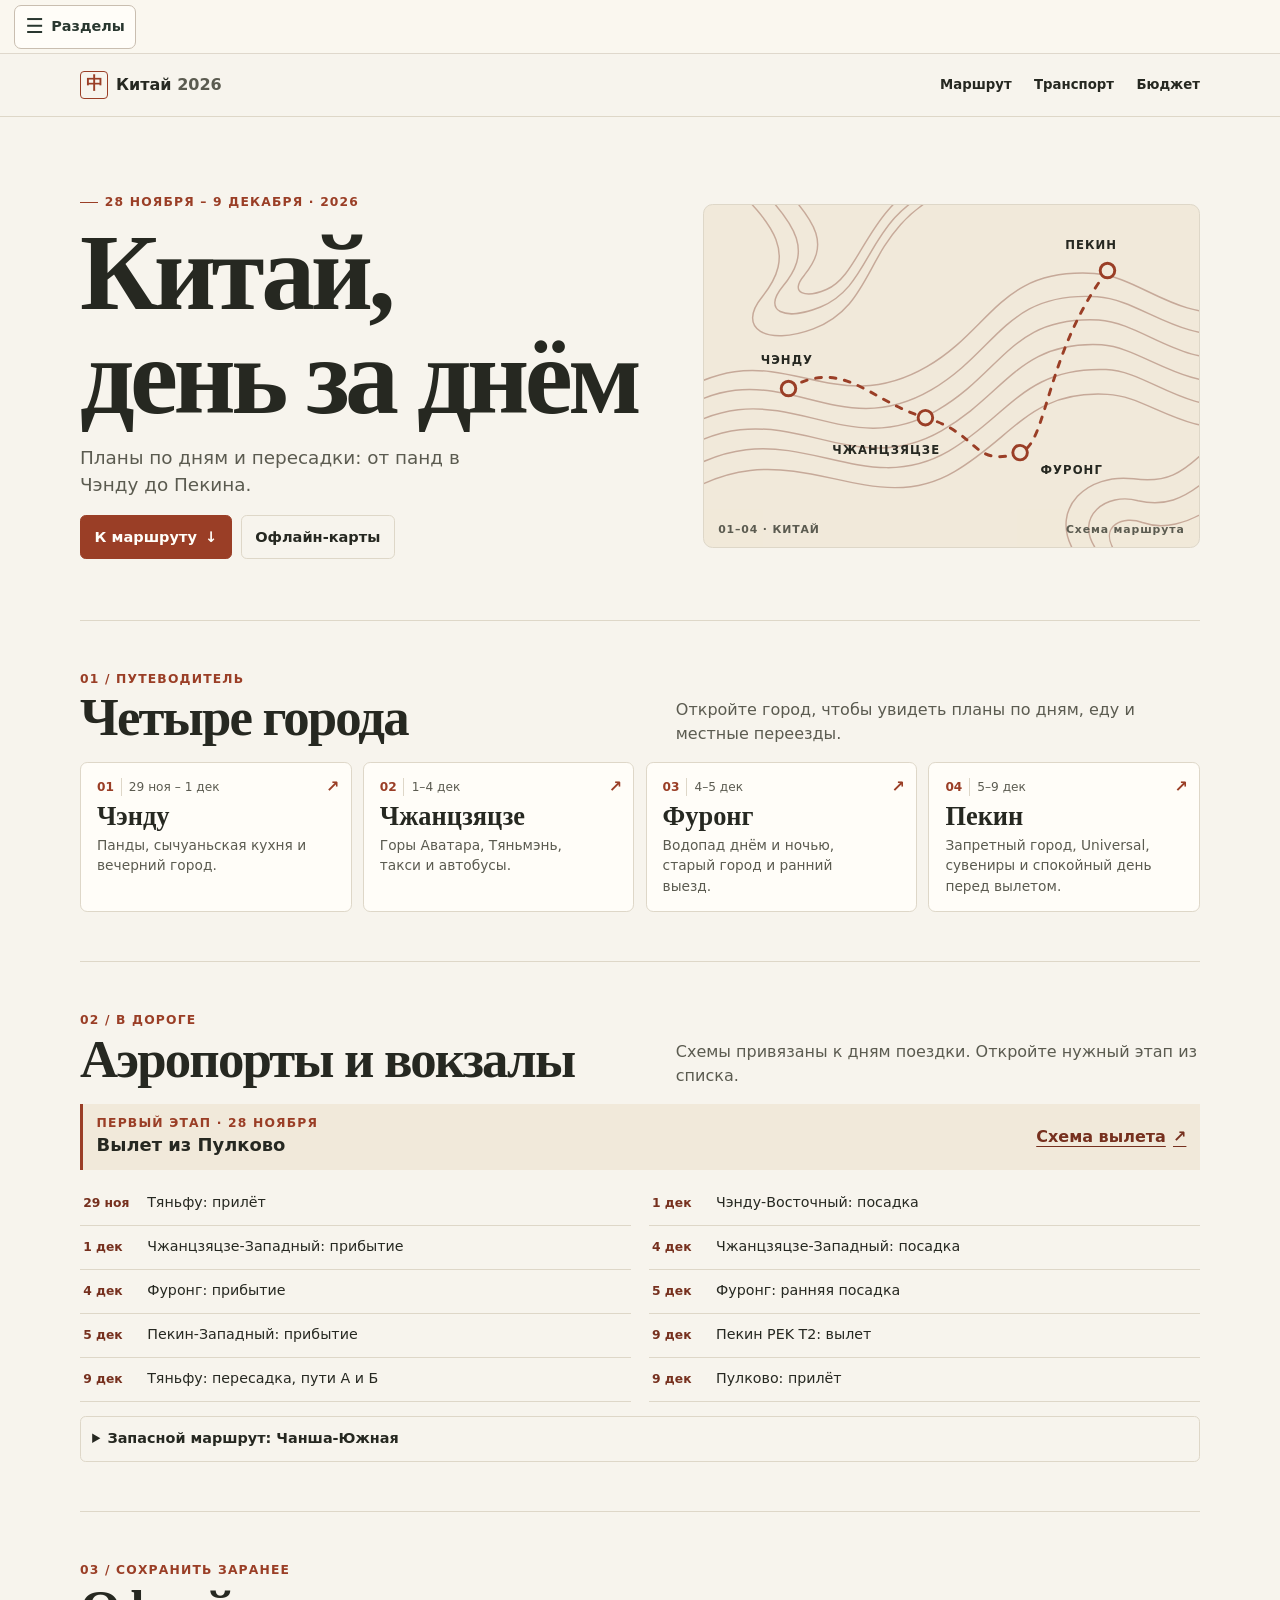
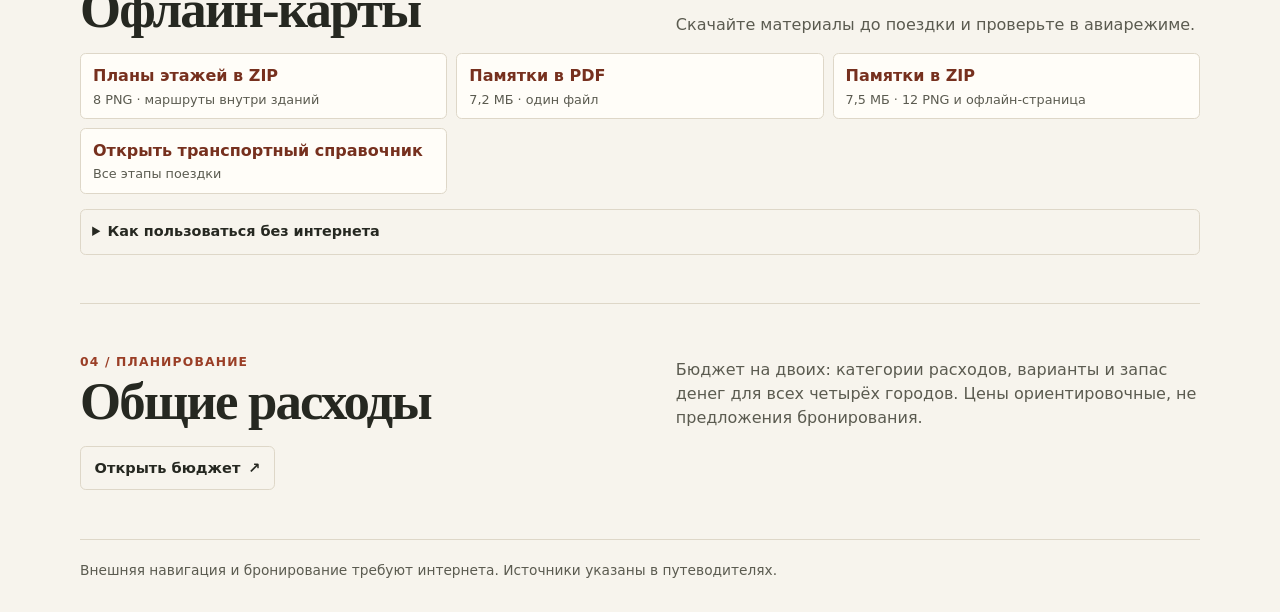
==== commit d78f0574: "Add a left section menu to the trip site" ====
--- a/index.html
+++ b/index.html
@@ -8,8 +8,22 @@
 <meta name="description" content="Путеводитель по Китаю на 28 ноября – 9 декабря 2026 года: Чэнду, Чжанцзяцзе, Фуронг и Пекин. Маршрут, транспорт и офлайн-схемы.">
 <title>Китай · маршрут на 28 ноября — 9 декабря 2026</title>
 <link rel="stylesheet" href="assets/trip-ui/home.css">
+<link rel="stylesheet" href="assets/trip-ui/section-menu.css">
+<script defer src="assets/trip-ui/section-menu.js"></script>
 </head>
 <body class="trip-home">
+<div class="trip-section-bar" hidden><button type="button" class="trip-section-toggle" aria-haspopup="dialog" aria-controls="trip-sections-dialog" aria-expanded="false"><span aria-hidden="true">&#9776;</span><span>Разделы</span></button></div>
+<dialog class="trip-section-dialog" id="trip-sections-dialog" aria-labelledby="trip-sections-title">
+  <div class="trip-section-drawer">
+    <div class="trip-section-drawer-title"><h2 id="trip-sections-title">Разделы страницы</h2><button class="trip-section-close" type="button" aria-label="Закрыть меню" autofocus>&times;</button></div>
+    <nav aria-labelledby="trip-sections-title"><ul class="trip-section-list">
+      <li><a href="#route">Города и маршрут</a></li>
+      <li><a href="#transport">Аэропорты и вокзалы</a></li>
+      <li><a href="#offline-maps">Офлайн-карты</a></li>
+      <li><a href="#budget">Бюджет</a></li>
+    </ul></nav>
+  </div>
+</dialog>
 <a class="home-skip" href="#route">К основному содержанию</a>
 <header class="home-header">
   <div class="trip-shell home-header-inner">
--- a/assets/trip-ui/section-menu.css
+++ b/assets/trip-ui/section-menu.css
@@ -0,0 +1,18 @@
+.trip-section-bar{position:sticky;top:0;z-index:60;display:flex;align-items:center;height:54px;padding:0 14px;box-sizing:border-box;background:#faf7ef;border-bottom:1px solid #dfd8cc}
+.trip-section-toggle,.trip-section-close{display:inline-flex;align-items:center;justify-content:center;gap:.48rem;min-width:44px;min-height:44px;padding:.35rem .64rem;border:1px solid #c9beb0;border-radius:7px;background:#fffdf8;color:#29372f;font:650 .9rem/1.1 system-ui,sans-serif;cursor:pointer}
+.trip-section-toggle span:first-child{font-size:1.28rem}
+.trip-section-toggle:hover,.trip-section-close:hover,.trip-section-list a:hover{background:#ede8df}
+.trip-section-toggle:focus-visible,.trip-section-close:focus-visible,.trip-section-list a:focus-visible{outline:3px solid #83512e;outline-offset:2px}
+.trip-section-dialog{position:fixed;inset:0 auto 0 0;margin:0;padding:0;width:min(21rem, calc(100% - 36px));height:100%;max-height:100%;max-width:100%;border:0;color:#29372f;background:#faf7ef;box-shadow:0 0 36px #171a1a50;overflow:auto;overscroll-behavior:contain;box-sizing:border-box}
+.trip-section-dialog::backdrop{background:#22272085}
+.trip-section-drawer{min-height:100%;padding:12px 17px 22px;box-sizing:border-box}
+.trip-section-drawer-title{display:flex;gap:12px;align-items:center;justify-content:space-between;margin-bottom:.55rem}
+.trip-section-drawer h2{margin:0;font:700 1.45rem/1.2 system-ui,sans-serif}
+.trip-section-close{padding:.35rem;font-size:1.3rem}
+.trip-section-list{list-style:none;margin:0;padding:0}
+.trip-section-list a{display:flex;align-items:center;min-height:45px;padding:.35rem .55rem;color:#26372f;text-decoration:none;border-bottom:1px solid #ded5c8;border-radius:4px;font:600 .94rem/1.25 system-ui,sans-serif}
+html.trip-menu-enabled{scroll-padding-top:54px}
+html.trip-menu-enabled:has(.trip-section-dialog[open]){overflow:hidden}
+@media(max-width:700px){body[data-city="beijing"] .day-nav{top:54px}}
+@media print{.trip-section-bar,.trip-section-dialog{display:none!important}}
+.trip-section-bar[hidden]{display:none}
